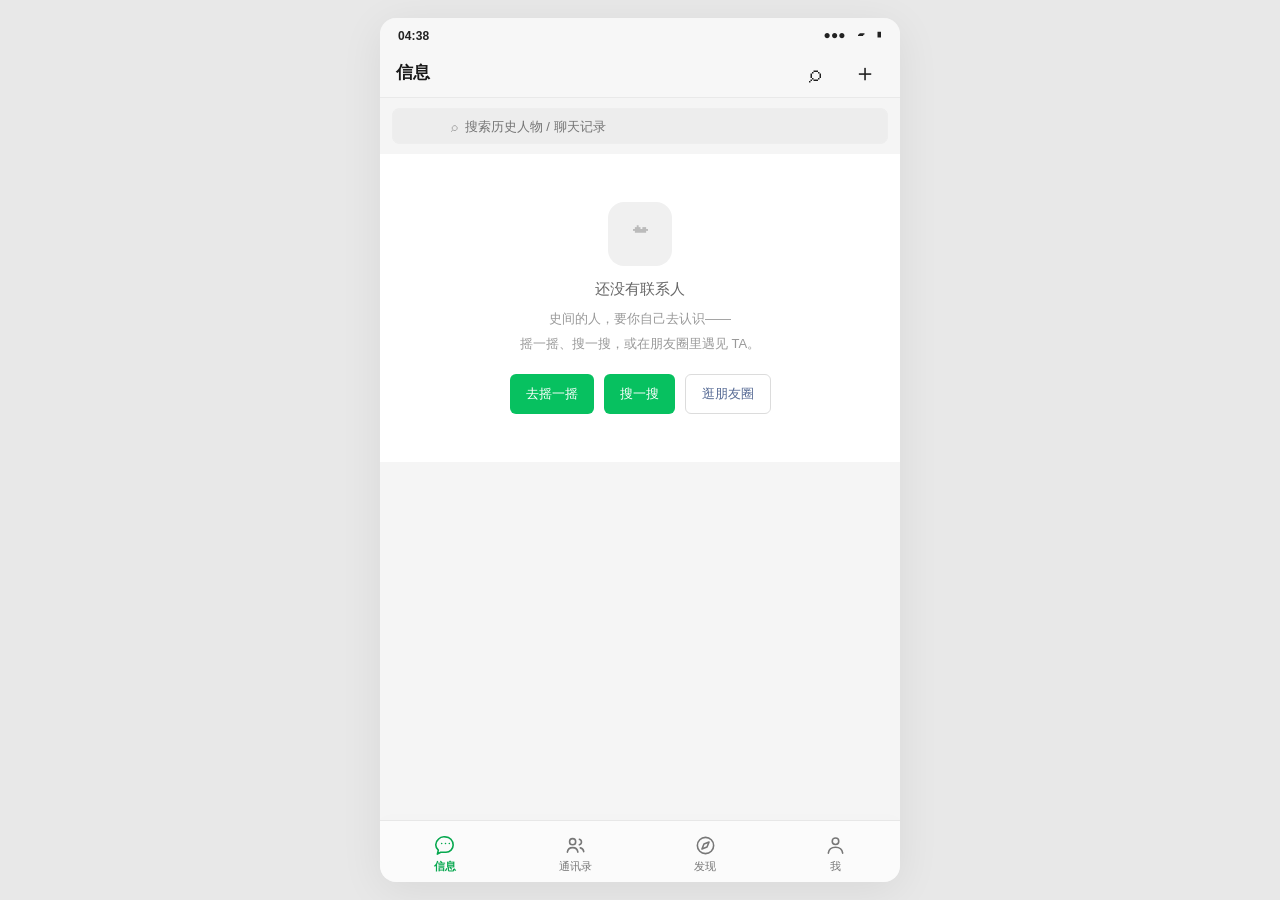
==== index.html @ 27d0c686 "Rewrite Xiang Yu act one as immediate dialogue" ====
<!doctype html>
<html lang="zh-CN">
<head>
<meta charset="utf-8"><meta name="viewport" content="width=device-width,initial-scale=1,maximum-scale=1,user-scalable=no">
<title>史间 · 信息式历史社交</title>
<link rel="stylesheet" href="css/styles.css?v=5.7">
</head>
<body>
<div class="phone">
 <div class="status"><span id="statusTime">19:08</span><span>●●●　▰　▮</span></div>
 <header class="top" id="topbar"><div class="left"><button class="back hidden" id="backBtn">‹</button><h1 id="topTitle">信息</h1></div><div class="right"><button class="top-action" id="topSearch" aria-label="搜索">⌕</button><button class="top-action" id="topPlus" aria-label="更多">＋</button></div></header>
 <section class="page active" id="page-wechat">
  <div class="searchbar" id="chatSearch"><span>⌕ </span><input id="searchChats" placeholder="搜索历史人物 / 聊天记录"></div>
  <div class="list" id="chatList"></div>
 </section>
 <section class="page" id="page-contacts">
  <div class="searchbar"><span>⌕ </span><input id="searchContacts" placeholder="搜索名人"></div>
  <div class="list">
   <div class="row" data-open-person="new"><div class="tool-icon">＋</div><div class="row-main"><div class="row-title">新的朋友 <i class="tab-badge hidden" id="friendRequestBadge"></i></div><div class="row-preview">查看添加申请与时空校验</div></div></div>
   <div class="section-label">跨越千年的通讯录</div>
   <div id="contactList"></div>
  </div>
 </section>
 <section class="page" id="page-discover">
  <div class="list tools-list">
   <div class="row" id="openMoments"><div class="tool-icon" style="background:#e4f1e6;color:#38965c">◉</div><div class="row-main"><div class="row-title">朋友圈 <span style="color:#aaa">›</span></div><div class="row-preview">拖动时间轴，或按播放键穿越</div></div></div>
   <div class="row" id="openShake"><div class="tool-icon" style="background:#f4ead6;color:#a17d3e">↔</div><div class="row-main"><div class="row-title">摇一摇 <span style="color:#aaa">›</span></div></div></div>
   <div class="row" id="openNearby"><div class="tool-icon" style="background:#e9e4f4;color:#7560a8">◎</div><div class="row-main"><div class="row-title">附近 <span style="color:#aaa">›</span></div><div class="row-preview">在这片土地上遇见故人</div></div></div>
  </div>
 </section>
 <section class="page" id="page-me">
  <div class="contact-head"><div class="avatar av-me" id="meAvatar">佚</div><div class="me-identity"><h2 id="meTitle">穿越者</h2><p id="meSub">未登录</p></div><button class="me-auth-button" id="meAuthButton">注册/登录</button></div>
  <div class="list" style="margin-top:10px">
   <div class="row" id="meLogin"><div class="tool-icon">✎</div><div class="row-main"><div class="row-title">编辑资料 <span style="color:#aaa">›</span></div><div class="row-preview">修改昵称、头像和个性签名</div></div></div>
   <div class="row" id="translationSetting"><div class="tool-icon">译</div><div class="row-main"><div class="row-title">自动翻译</div><div class="row-preview">朋友圈译文默认展开，地点显示古今对应名称</div></div><label class="switch"><input id="autoTranslateToggle" type="checkbox"><span></span></label></div>
   <div class="row" id="meAbout"><div class="tool-icon">ⓘ</div><div class="row-main"><div class="row-title">关于史间 <span style="color:#aaa">›</span></div><div class="row-preview">史料、演绎与想象力的边界</div></div></div>
  </div>
 </section>
 <section class="page" id="page-profile-edit">
  <div class="tool-detail login-panel" style="margin-top:0"><h3>编辑资料</h3><label>账号 ID（用于登录，不可修改）</label><input id="profileAccountId" readonly><label>昵称（用于剧情和“我”页面展示）</label><input id="profileName" maxlength="20"><label>头像</label><input id="profileAvatar" maxlength="2" placeholder="输入一个字"><label>个性签名</label><input id="profileSignature" maxlength="60"><button class="primary" id="profileSave">保存</button></div>
 </section>
 <section class="page" id="page-login">
  <div class="tool-detail login-panel" style="margin-top:0"><h3>登录史间</h3><p class="login-note">使用自定义用户名和密码，不需要邮箱。</p><label>用户名</label><input id="authUsername" autocomplete="username" placeholder="3—32 位字母、数字或下划线"><label>密码</label><input id="authPassword" type="password" autocomplete="current-password" placeholder="至少 6 位"><button class="primary" id="authSubmit">登录</button><div class="login-hint">未注册将自动注册并登录</div><div class="hint" id="authStatus">当前未登录</div></div>
 </section>
 <section class="page" id="page-moments">
  <div class="moments-cover"><div><div class="cover-title">朋友圈</div><div class="cover-sub" id="momentsCoverSub">北宋 · 元丰五年 · 1082</div></div><div class="cover-right" id="momentsCoverAvatar">佚</div></div>
  <div class="era-chips" id="eraChips"></div>
  <div class="date-strip" id="momentBar">
   <button id="stationPrev" class="rail-step" aria-label="上一站" title="上一站">‹</button>
   <button id="momentPlay" class="play-btn" title="按时间驿站自动播放">▶ 播放</button>
   <button id="stationNext" class="rail-step" aria-label="下一站" title="下一站">›</button>
   <span id="momentDateLabel">1082 年 · 北宋</span>
   <button id="momentPickDate">选日期</button>
  </div>
  <div class="time-rail" id="timeRail"><div class="rail-window"><div class="rail-track"></div><div class="rail-playhead"></div></div></div>
  <div class="moment-list" id="momentsList"></div>
 </section>
 <section class="page" id="page-timeline">
  <div class="tool-detail" style="margin-top:0"><h3>历史年轮</h3><p style="margin:0;color:#888;font-size:13px">先选一个时代，再挑个日子；也可以回到朋友圈直接拖动时间轴或按播放。</p><div class="field"><label>时代</label><select id="timelineEra"></select></div><div class="field"><label>年份</label><select id="timelineYear"></select></div><div class="field"><label>月份</label><select id="timelineMonth"></select></div><div class="field"><label>日期</label><select id="timelineDay"></select></div><button class="primary" id="applyTimeline">穿越到这里</button></div>
  <div class="tool-detail" id="timelineEvents"></div>
 </section>
 <section class="page" id="page-person">
  <div class="contact-head"><div class="avatar av-su" id="personAvatar">苏</div><div><h2 id="personName">苏轼</h2><p id="personMeta">文人 · 黄州（演示资料）</p></div></div>
  <div class="contact-actions"><button id="personMessage">发消息</button><button id="personAdd">添加到通讯录</button></div>
  <div class="profile-moments"><button class="secondary" id="personMoments" style="width:100%">查看对方的朋友圈　›</button></div>
  <div class="profile-block"><div class="profile-line"><span>人物简介</span><span id="personBio">北宋文人，黄州时期留下大量作品。</span></div><div class="profile-line"><span>关系</span><span id="personRelations">友人：黄庭坚、佛印（需核验具体时间）</span></div><div class="profile-line"><span>时空状态</span><span id="personStatus">当前日期下待核验</span></div><div class="profile-line"><span>资料来源</span><span id="personBooks">演示档案</span></div></div>
 </section>
 <section class="page" id="page-profilemoments">
  <div class="moments-cover"><div><div class="cover-title" id="profileMomentsTitle">个人朋友圈</div><div class="cover-sub" id="profileMomentsSub">TA 留在各个年份的动态</div></div></div>
  <div class="moment-list" id="profileMomentsList"></div>
</section>
 <section class="page" id="page-chat">
  <div class="fanfic-bar" id="fanficBar"></div>
  <div class="chat-body" id="chatBody"></div>
  <div class="chat-compose"><button class="secondary" id="chatMore">＋</button><input id="chatText" placeholder="输入消息……"><button id="chatSend">发送</button></div>
 <div class="more-sheet hidden" id="moreSheet">
  <button class="more-item" id="moreCall"><span class="mi">✦</span><span>时空连线<small>剧情 · 视频通话</small></span></button>
  <button class="more-item" id="morePat"><span class="mi">☺</span><span>拍一拍<small>打个招呼</small></span></button>
 </div>
 <div class="call-picker hidden" id="callPicker">
  <div class="cp-head"><div class="avatar" id="cpAvatar">项</div><div class="cp-title"><b id="cpName">项羽</b><span id="cpSub">时空连线 · 0/4</span></div><button class="cp-close" id="cpClose">✕</button></div>
  <div class="cp-list" id="cpList"></div>
 </div>
 <div class="call-overlay hidden" id="callOverlay">
  <div class="co-video" id="coVideo">
   <div class="co-bg" id="coBg"></div>
   <button class="co-auto" id="coAuto" aria-label="自动播放开关">自动播放：开</button>
   <button class="co-voice" id="coVoice" aria-label="语音朗读开关">🔇</button>
   <div class="co-fig"><div class="call-avatar" id="coAvatar">项</div><div class="call-shadow"></div></div>
   <div class="co-status"><span class="dot"></span><span id="coStatus">呼叫中…</span></div>
   <button class="co-hangup hidden" id="coHangup">挂断</button>
   <button class="co-accept" id="coAccept"><span>✦</span>接听</button>
  </div>
  <div class="co-subs">
   <div class="co-speaker" id="coSpeaker"></div>
   <div class="co-line" id="coLine"></div>
   <div class="co-choices" id="coChoices"></div>
   <div class="co-actions" id="coActions"></div>
   <button class="co-review" id="coReview">回顾剧情</button>
   <div class="co-hint" id="coHint">点击屏幕继续</div>
  </div>
 </div>
 </section>
 <section class="page" id="page-translator">
  <div class="tool-detail" style="margin-top:0"><h3>翻译</h3><p style="font-size:12px;color:#999;margin-top:-3px">不只是翻译——是替他把没说出口的心思，用今天的话讲白。</p><div class="field"><label>文言文 / 古人动态</label><textarea id="translateInput">人生如逆旅，我亦是行人。</textarea></div><button class="primary" id="translateBtn">翻译一下</button><div id="translateOutput" class="tool-detail hidden" style="margin:14px 0 0;background:#fff7e8"></div><div class="hint">译文来自本地对照表（data/translations.js）；接入 AI Agent 后可整句动态翻译。</div></div>
 </section>
 <section class="page" id="page-add">
  <div class="tool-detail" style="margin-top:0"><h3>添加名人</h3><p style="font-size:13px;color:#888">想认识谁？先提交申请，再检查 TA 是否活在这个时空。</p><div class="field"><label>人物姓名</label><input id="addName" placeholder="例如：欧阳修"></div><div class="field"><label>希望出现的年份</label><input id="addYear" value="1082"></div><div class="field"><label>为什么想添加 TA？</label><textarea id="addReason" placeholder="想看他发动态，或者想跟他聊聊……"></textarea></div><button class="primary" id="submitAdd">提交好友申请</button><div id="addResult" class="hint"></div></div>
 </section>
 <section class="page" id="page-newfriends"><div class="tool-detail" style="margin-top:0"><h3>新的朋友</h3><div id="requests"><p style="font-size:13px;color:#999">暂时没有新的好友申请。</p></div></div></section>
 <section class="page" id="page-shake"><div class="shake-panel"><div class="shake-circle">↔</div><h2 style="font-size:20px;font-weight:500;margin:0 0 8px">摇一摇，遇见同一时空的人</h2><p style="font-size:13px;color:#999;line-height:1.8;max-width:270px">只会遇见当前年份在世的人。也许是一位旧友，也许什么都不会发生。</p><button class="primary" id="shakeNow" style="margin-top:14px;padding:12px 30px">摇一摇</button><div id="shakeResult" style="margin-top:18px;font-size:14px"></div></div></section>
 <section class="page" id="page-nearby"><div class="nearby-head"><div class="nearby-selects"><select id="nearbyProvince"><option value="河南省">河南省</option><option value="陕西省">陕西省</option><option value="山东省">山东省</option><option value="江苏省">江苏省</option><option value="浙江省">浙江省</option></select><select id="nearbyCity"><option value="洛阳市">洛阳市</option></select><select id="nearbyDistrict"><option value="洛龙区">洛龙区</option></select></div><button id="nearbyFilterButton">筛选</button></div><div class="nearby-meta" id="nearbyMeta">按朋友圈当前年份 · 公元 1082 年</div><div class="nearby-map" id="nearbyMap"><div class="nearby-center">你</div><div class="nearby-orbit orbit-a"></div><div class="nearby-orbit orbit-b"></div><div id="nearbyNodes"></div></div><button class="primary nearby-search" id="nearbySearch">搜寻</button><div class="nearby-hint" id="nearbyHint">请选择省、市、区后搜寻附近人物</div></section>
 <div class="nearby-filter-modal hidden" id="nearbyFilterModal"><div class="nearby-filter-card"><h3>附近人物筛选</h3><label>时间范围<select id="nearbyTimeFilter"><option value="current">当前朋友圈年份</option><option value="around">前后十年</option><option value="all">不限制年份</option></select></label><label>地点关系<select id="nearbyRelationFilter"><option value="all">全部关系</option><option value="birth">出生地/籍贯</option><option value="residence">长期居住/任职</option><option value="travel">游历/事件</option></select></label><div class="nearby-filter-actions"><button class="secondary" id="nearbyFilterReset">重置</button><button class="primary" id="nearbyFilterApply">应用筛选</button></div></div></div>
 <section class="page" id="page-about"><div class="tool-detail" style="margin-top:0"><h3>关于史间</h3><p>史间是一个历史社交网络概念原型。它用微信式界面承载历史人物动态、聊天与互动剧情。</p><p>《史记》相关动态与大事依据中华书局点校本通行文本整理；北宋部分为演绎演示。系年凡例在每条动态下方标注：<b>原文系年</b>（史有明文）、<b>传统系年</b>（学界通行说法）、<b>演绎</b>（创作）。</p><p>数据与界面完全分离：内容在 <b>data/</b> 目录（人物、动态、大事、对话、白话对照），界面在 index.html 与 js/。数据层提供统一适配器接口（js/store.js 的 useAdapter），未来可无缝接入 AI Agent 动态生成内容。</p></div></section>
 <nav class="tabbar" id="tabbar">
  <button class="tab active" data-tab="wechat"><span class="ico"><svg viewBox="0 0 24 24" aria-hidden="true"><path d="M20 11.5a7.5 7.5 0 0 1-7.5 7.5H7l-3.5 2 1-4.1A7.4 7.4 0 0 1 4.5 5.5 8.2 8.2 0 0 1 12 3c4.4 0 8 3.8 8 8.5Z"/><path d="M8 10h.01M12 10h.01M16 10h.01" stroke-linecap="round"/></svg></span><span>信息<i class="tab-badge hidden" id="wechatUnreadBadge"></i></button>
  <button class="tab" data-tab="contacts"><span class="ico"><svg viewBox="0 0 24 24" aria-hidden="true"><circle cx="9" cy="8" r="3.2"/><path d="M3.5 19c.4-3.1 2.4-4.8 5.5-4.8s5.1 1.7 5.5 4.8M16 5.5a3 3 0 0 1 0 5.8M17 14.5c2.1.4 3.3 1.9 3.6 4" stroke-linecap="round"/></svg></span><span>通讯录</span></button>
  <button class="tab" data-tab="discover"><span class="ico"><svg viewBox="0 0 24 24" aria-hidden="true"><circle cx="12" cy="12" r="8.5"/><path d="m15.7 8.3-2.1 5.3-5.3 2.1 2.1-5.3 5.3-2.1Z" stroke-linejoin="round"/></svg></span><span>发现</span></button>
  <button class="tab" data-tab="me"><span class="ico"><svg viewBox="0 0 24 24" aria-hidden="true"><circle cx="12" cy="7.5" r="3.4"/><path d="M4.5 20c.5-4 3.1-6.1 7.5-6.1s7 2.1 7.5 6.1" stroke-linecap="round"/></svg></span><span>我</span></button>
 </nav>
</div>
<div class="toast" id="toast"></div>
<script src="data/meta.js?v=5.3"></script>
<script src="data/people.js?v=6.0"></script>
<script src="data/locations.js?v=2"></script>
<script src="data/character_responses.js?v=2"></script>
<script src="data/moments.js?v=6.1"></script>
<script src="data/events.js?v=5.3"></script>
<script src="data/chats.js?v=6.0"></script>
<script src="data/translations.js?v=6.1"></script>
<script src="data/storycalls.js?v=6.4"></script>
<script src="data/fanfics.js?v=5.3"></script>
<script src="js/store.js?v=5.5"></script>
<script src="js/timeline.js?v=5.3"></script>
<script src="js/voice.js?v=5.3"></script>
<div class="confirm-modal hidden" id="logoutModal" style="display:none" role="dialog" aria-modal="true" aria-labelledby="logoutTitle"><div class="confirm-card"><h3 id="logoutTitle">退出登录</h3><p>确定退出当前账号吗？</p><div class="confirm-actions"><button class="secondary" id="logoutCancel">取消</button><button class="danger" id="logoutConfirm">退出</button></div></div></div>
<div class="confirm-modal hidden" id="deleteFriendModal" style="display:none" role="dialog" aria-modal="true" aria-labelledby="deleteFriendTitle"><div class="confirm-card"><h3 id="deleteFriendTitle">删除好友</h3><p>确定删除好友“<span id="deleteFriendName"></span>”吗？删除后需要重新申请才能恢复好友关系。</p><div class="confirm-actions"><button class="secondary" id="deleteFriendCancel">取消</button><button class="danger" id="deleteFriendConfirm">删除</button></div></div></div>
<script src="js/auth.js?v=3"></script>
<script src="js/app.js?v=6.1"></script>
</body></html>
---- css/styles.css ----
:root{--green:#07c160;--bg:#ededed;--text:#191919;--sub:#999;--line:#e7e7e7;--white:#fff;--nav:#f7f7f7}
*{box-sizing:border-box}body{margin:0;background:#e5e5e5;color:var(--text);font-family:-apple-system,BlinkMacSystemFont,"Helvetica Neue","PingFang SC","Microsoft YaHei",sans-serif}button,input,textarea{font:inherit}button{cursor:pointer;border:0}
.phone{width:100%;max-width:520px;height:100dvh;background:var(--bg);margin:0 auto;position:relative;box-shadow:0 0 40px #00012;overflow:hidden;display:flex;flex-direction:column}
.status{height:28px;padding:5px 16px 0;background:#ededed;font-size:12px;display:flex;justify-content:space-between;align-items:center;flex:none}
.top{height:48px;background:#ededed;display:flex;align-items:center;justify-content:space-between;padding:0 15px;border-bottom:1px solid #ddd;position:relative;flex:none;z-index:5}
.top h1{font-size:17px;font-weight:600;margin:0}.top .top-action{background:transparent;font-size:24px;padding:0 2px;color:#202020}.top .back{font-size:22px;background:transparent;padding:0 8px 0 0}.top .left,.top .right{display:flex;align-items:center;gap:12px}
.page{display:none;flex:1;min-height:0;overflow-y:auto;background:#f5f5f5}.page.active{display:block}.tabbar{flex:none;height:62px;background:#fafafa;border-top:1px solid #d7d7d7;display:grid;grid-template-columns:repeat(4,1fr);z-index:10;padding-bottom:env(safe-area-inset-bottom)}
.tab{background:transparent;display:flex;flex-direction:column;align-items:center;justify-content:center;gap:3px;color:#666;font-size:10px}.tab .ico{font-size:22px;line-height:23px;filter:grayscale(1)}.tab.active{color:var(--green)}.tab.active .ico{filter:none}
.list{background:#fff}.row{display:flex;align-items:center;gap:11px;padding:11px 14px;background:#fff;min-height:70px;position:relative}.row:after{content:"";height:1px;background:var(--line);position:absolute;bottom:0;left:72px;right:0}.row:last-child:after{display:none}.avatar{width:48px;height:48px;flex:0 0 48px;border-radius:5px;background:#e8dfd0;color:#6a563c;display:grid;place-items:center;font-size:21px;font-weight:600;position:relative}.avatar.round{border-radius:50%}
.av-su{background:#e6dcc8;color:#78613d}.av-huang{background:#dce9df;color:#547960}.av-wang{background:#eadbd5;color:#8c6154}.av-li{background:#e0e2f0;color:#626991}.av-me{background:#d9e7e9;color:#527a80}
.av-zhu{background:#dfe3ea;color:#4f5b7a}.av-tao{background:#e8e4d2;color:#6e6a42}.av-libai{background:#eae2e6;color:#7a5566}.av-dufu{background:#e2ddd6;color:#6b5f50}
.row-main{flex:1;min-width:0;align-self:stretch;display:flex;flex-direction:column;justify-content:center}.row-title{font-size:16px;display:flex;justify-content:space-between;align-items:center;gap:8px}.row-preview{font-size:13px;color:#999;white-space:nowrap;overflow:hidden;text-overflow:ellipsis;margin-top:6px}.row-time{font-size:10px;color:#b2b2b2;font-weight:400;white-space:nowrap}.section-label{padding:7px 15px;background:#f5f5f5;color:#888;font-size:12px}
.searchbar{margin:9px 12px;padding:8px;border-radius:5px;background:#fff;color:#999;text-align:center;font-size:13px}.searchbar input{border:0;background:transparent;text-align:center;outline:0;width:75%;font-size:13px}
.contact-head{padding:20px 16px;background:#fff;display:flex;gap:14px;align-items:center}.contact-head .avatar{width:66px;height:66px;flex-basis:66px;font-size:28px}.contact-head h2{font-size:20px;margin:0 0 8px}.contact-head p{margin:0;color:#999;font-size:12px}.contact-actions{display:grid;grid-template-columns:1fr 1fr;gap:1px;background:#eee;margin-top:10px}.contact-actions button{padding:15px;background:#fff;color:#333;font-size:14px}.contact-actions button:first-child{color:var(--green)}
.profile-block{margin-top:10px;background:#fff;padding:15px;font-size:14px}.profile-line{display:flex;justify-content:space-between;gap:12px;padding:8px 0}.profile-line span:last-child{color:#999;text-align:right}
.moments-cover{height:220px;background:linear-gradient(135deg,#2a3542,#56616b);position:relative;color:#fff;display:flex;align-items:flex-end;padding:18px}.moments-cover:before{content:"";position:absolute;inset:0;background:radial-gradient(circle at 75% 15%,#d4c09b30,transparent 38%),linear-gradient(0deg,#121820b0,transparent)}.cover-title{position:relative;font-size:20px;font-weight:600;letter-spacing:1px}.cover-sub{position:relative;font-size:11px;color:#e1e1e1;margin-top:5px}.cover-right{position:absolute;right:18px;bottom:-24px;width:60px;height:60px;border:3px solid #fff;border-radius:6px;background:#dce8e3;color:#51775e;display:grid;place-items:center;font-size:25px;font-weight:bold;z-index:2}
.moment-list{padding-top:35px;background:#fff}.moment{display:flex;gap:11px;padding:16px 14px 17px;border-bottom:1px solid #f0f0f0}.moment .avatar{width:42px;height:42px;flex-basis:42px;font-size:18px}.moment-body{flex:1;min-width:0}.moment-name{font-size:15px;color:#576b95;font-weight:600}.moment-text{font-size:14px;line-height:1.75;margin:7px 0;color:#222;white-space:pre-wrap}.moment-note{font-size:11px;color:#aaa;line-height:1.6;background:#f7f7f7;padding:7px 9px;border-radius:3px}.moment-bottom{display:flex;justify-content:space-between;align-items:center;margin-top:10px;color:#aaa;font-size:11px}.moment-actions{background:#f4f4f5;color:#576b95;border-radius:3px;padding:5px 8px;font-size:12px}.os{display:none;background:#fff7e8;border:1px solid #f0e2c4;padding:10px;margin-top:8px;border-radius:4px;font-size:12px;line-height:1.7;color:#6d5d43}.os.show{display:block}.comments{display:none;background:#f7f7f7;margin-top:8px;padding:9px;font-size:12px;line-height:1.8;color:#576b95}.comments.show{display:block}.comment-line{padding:2px 0;cursor:pointer}.comment-line .comment-author{font-weight:600;color:#576b95}.comment-like{float:right;background:transparent;color:#576b95;font-size:12px;padding:0 4px}.comment-form{display:flex;gap:6px;margin-top:8px}.comment-form input{min-width:0;flex:1;border:1px solid #e1e1e1;background:white;padding:7px;border-radius:3px;font-size:12px}.comment-form button{background:#e6f5eb;color:#249653;border-radius:3px;padding:6px 9px;font-size:12px}.profile-moments{margin-top:10px;background:#fff;padding:14px}.moment-avatar{cursor:pointer}.system-note{font-size:11px;color:#999;text-align:center;margin:12px auto;padding:6px 10px;max-width:90%;line-height:1.6}.shake-panel{min-height:100%;background:#f5f5f5;display:flex;flex-direction:column;align-items:center;justify-content:center;padding:24px;text-align:center}.shake-circle{width:150px;height:150px;border-radius:50%;background:#e4f1e6;color:#2ca35c;display:grid;place-items:center;font-size:58px;margin-bottom:22px;border:1px solid #cde8d5}.profile-link{color:#576b95;cursor:pointer}
.date-strip{background:#fff;padding:13px 12px;display:flex;align-items:center;gap:8px;overflow:auto;border-bottom:1px solid #eee}.date-strip button{flex:0 0 auto;background:#f4f4f4;color:#777;padding:8px 10px;border-radius:4px;font-size:12px}.date-strip button.active{background:#e4f6eb;color:#07a84e}
.chat-header-person{display:flex;align-items:center;gap:9px}.chat-header-person .avatar{width:34px;height:34px;flex-basis:34px;font-size:15px}.chat-body{padding:15px;flex:1;min-height:0;overflow-y:auto;background:#ededed}.chat-time{text-align:center;color:#aaa;font-size:11px;margin:6px 0 17px}.msg{display:flex;gap:8px;margin:14px 0;align-items:flex-start}.msg.me{flex-direction:row-reverse}.msg .avatar{width:38px;height:38px;flex-basis:38px;font-size:16px}.bubble{background:#fff;padding:10px 11px;border-radius:4px;max-width:78%;font-size:14px;line-height:1.7;position:relative;white-space:pre-wrap;overflow-wrap:anywhere}.msg.me .bubble{background:#95ec69}.bubble:before{content:"";position:absolute;left:-5px;top:12px;border-width:5px 5px 5px 0;border-style:solid;border-color:transparent #fff transparent transparent}.msg.me .bubble:before{left:auto;right:-5px;border-width:5px 0 5px 5px;border-color:transparent transparent transparent #95ec69}.story-choices{display:flex;flex-direction:column;gap:8px;padding:10px 0}.story-choices button{background:#fff;border:1px solid #d9e7dc;border-radius:5px;padding:11px;text-align:left;font-size:13px;color:#39724d}.chat-compose{flex:none;display:flex;gap:8px;align-items:center;padding:9px 10px;background:#f7f7f7;border-top:1px solid #ddd}.chat-compose input{flex:1;min-width:0;border:0;background:#fff;border-radius:5px;padding:10px}.chat-compose button{background:#07c160;color:#fff;padding:10px 13px;border-radius:5px;font-size:13px}
.tools-list .row{min-height:58px}.tool-icon{width:38px;height:38px;flex-basis:38px;background:#f0f0f0;border-radius:6px;display:grid;place-items:center;font-size:19px}.tool-detail{background:#fff;padding:17px;margin-top:10px;line-height:1.8;font-size:14px}.tool-detail h3{font-size:16px;margin:0 0 10px}.primary{background:#07c160;color:white;border-radius:5px;padding:10px 14px}.secondary{background:#f2f2f2;color:#555;border-radius:5px;padding:10px 14px}.field{margin:13px 0}.field label{display:block;color:#888;font-size:12px;margin-bottom:6px}.field input,.field textarea,.field select{width:100%;border:1px solid #ddd;border-radius:5px;padding:10px;background:#fff}.field textarea{min-height:80px;resize:vertical}.hint{font-size:11px;color:#aaa;line-height:1.7;margin-top:10px}.toast{position:fixed;z-index:40;bottom:80px;left:50%;transform:translateX(-50%);background:#333d;color:white;padding:10px 15px;border-radius:5px;font-size:13px;opacity:0;transition:.2s;pointer-events:none;max-width:90%;text-align:center}.toast.show{opacity:1}.hidden{display:none!important}
@media(min-width:700px){body{padding:18px 0}.phone{height:calc(100vh - 36px);border-radius:16px;overflow:hidden}.status{border-radius:16px 16px 0 0}.tabbar{border-radius:0 0 16px 16px}}
@media(max-width:370px){.top h1{font-size:16px}.date-head strong{font-size:14px}.row{gap:9px;padding:10px}.avatar{width:44px;height:44px;flex-basis:44px}}

/* UX refinement pass: quiet hierarchy, generous touch targets, consistent navigation */
:root{--green:#07c160;--bg:#f4f4f4;--text:#191919;--sub:#8b8b8b;--line:#ededed;--white:#fff;--nav:#fbfbfb;--accent-soft:#e8f6ed}
html{background:#e8e8e8;scroll-behavior:smooth}body{background:#e8e8e8;-webkit-font-smoothing:antialiased;text-rendering:optimizeLegibility;-webkit-tap-highlight-color:transparent}
button{min-height:40px;transition:background-color .16s ease,color .16s ease,transform .12s ease}button:active{transform:scale(.985)}button:focus-visible,input:focus-visible,textarea:focus-visible,select:focus-visible{outline:2px solid #07c160;outline-offset:2px}
.phone{background:#f5f5f5;box-shadow:0 8px 44px #00000012}
.status{height:30px;padding:5px 18px 0;background:#f7f7f7;color:#222;font-weight:600;letter-spacing:.1px}
.top{height:50px;padding:0 16px;background:#f7f7f7;border-bottom:1px solid #e9e9e9;backdrop-filter:saturate(1.1);z-index:20}
.top h1{font-size:17px;letter-spacing:.1px}.top .top-action{width:38px;height:40px;border-radius:50%;display:grid;place-items:center;font-size:24px}.top .top-action:active{background:#e8e8e8}.top .back{min-width:36px;height:40px;font-size:28px;color:#262626;padding:0 8px 0 0}
.page{background:#f5f5f5;animation:page-in .16s ease-out}.page.active{display:block}#page-chat.active{display:flex;flex-direction:column;overflow:hidden}@keyframes page-in{from{opacity:.65}to{opacity:1}}
.tabbar{height:calc(62px + env(safe-area-inset-bottom));padding:4px 0 env(safe-area-inset-bottom);background:rgba(251,251,251,.98);border-top:1px solid #e7e7e7;box-shadow:0 -3px 14px #00000003;z-index:30}
.tab{min-height:52px;gap:2px;color:#777;font-size:11px;font-weight:400}.tab .ico{font-size:22px;line-height:24px;filter:grayscale(1);transition:color .15s ease}.tab .ico svg{width:23px;height:23px;stroke:currentColor;fill:none;stroke-width:1.65;stroke-linecap:round;stroke-linejoin:round;display:block}.tab.active{color:#07a84f;font-weight:600}.tab.active .ico{filter:none}
.searchbar{margin:10px 12px;padding:0 12px;height:36px;border:1px solid #eeeeee;border-radius:7px;background:#ededed;display:flex;align-items:center;justify-content:center;gap:5px;color:#999}.searchbar input{width:auto;flex:0 1 78%;height:34px;text-align:left;font-size:13px}.searchbar:focus-within{background:#fff;border-color:#cdebd8}
.list{background:#fff}.row{min-height:72px;padding:12px 16px;gap:12px}.row:after{left:76px;background:#f0f0f0}.row-title{font-size:15px;line-height:1.45}.row-preview{font-size:12px;line-height:1.45;margin-top:4px;color:#999}.row-time{font-size:11px}.avatar{box-shadow:inset 0 0 0 1px #00000004}.section-label{padding:9px 16px;font-size:12px;color:#8a8a8a}
.contact-head{padding:22px 18px;background:#fff;gap:15px}.contact-head h2{font-size:20px;letter-spacing:.1px}.contact-head p{font-size:12px;line-height:1.6}.contact-actions{margin-top:10px;gap:1px}.contact-actions button{min-height:50px;padding:13px 10px;font-size:14px}.profile-block{padding:16px 18px;border-radius:0}.profile-line{padding:11px 0;line-height:1.55;border-bottom:1px solid #f3f3f3}.profile-line:last-child{border-bottom:0}.profile-line span:first-child{color:#555;flex:0 0 82px}.profile-line span:last-child{color:#888}
.moments-cover{height:184px;padding:18px;background:linear-gradient(145deg,#27323a,#59645e 72%,#8a8c7c);isolation:isolate}.moments-cover:before{z-index:-1;background:radial-gradient(circle at 76% 18%,#e4d1a640,transparent 33%),linear-gradient(0deg,#10151bb8,transparent 70%)}.cover-title{font-size:20px;letter-spacing:.5px}.cover-sub{font-size:12px;line-height:1.5;margin-top:7px;color:#e7e7e7}.cover-right{width:58px;height:58px;bottom:-22px;right:18px;border-radius:7px;box-shadow:0 2px 7px #0000000a}
.date-strip{position:relative;background:#fff;padding:10px 12px;gap:7px;min-height:54px}.date-strip button{min-height:36px;padding:7px 10px;border:1px solid #eee;background:#f7f7f7;border-radius:6px;font-size:12px;color:#555}.date-strip button:active,.date-strip button.active{background:#e7f6ec;color:#078e43;border-color:#d9f0e1}.date-strip span{flex:1;min-width:max-content;text-align:center}
.moment-list{padding-top:30px}.moment{gap:11px;padding:17px 14px 18px;border-bottom:1px solid #f0f0f0;background:#fff}.moment .avatar{width:42px;height:42px;flex-basis:42px}.moment-name{font-size:15px;line-height:1.5;color:#576b95}.moment-text{font-size:14px;line-height:1.8;margin:7px 0 9px;color:#252525;letter-spacing:.05px}.moment-note{display:inline-block;max-width:100%;font-size:11px;color:#9a9a9a;background:#f8f8f8;padding:4px 7px;border-radius:4px;line-height:1.5}.moment-bottom{margin-top:11px;font-size:11px}.moment-actions{min-width:34px;min-height:32px;background:#f3f3f3;border-radius:5px}.comments{margin-top:9px;padding:10px;border-radius:5px;background:#f6f6f6;line-height:1.9}.comment-line{padding:3px 0;min-height:28px}.comment-like{min-width:32px;min-height:30px;padding:2px 5px}.comment-form{gap:7px;margin-top:10px}.comment-form input{min-height:38px;padding:8px 10px;border-radius:5px}.comment-form button{min-height:38px;padding:7px 12px;border-radius:5px}.action{min-height:36px;background:transparent;border-radius:5px;padding:4px 7px;color:#576b95}.action:active{background:#eef0f2}.os{display:none}
.chat-body{padding:16px 13px;background:#ededed}.chat-time{margin:8px 0 18px}.msg{gap:9px;margin:16px 0}.msg .avatar{width:38px;height:38px;flex-basis:38px}.bubble{padding:10px 12px;border-radius:7px;line-height:1.75;font-size:14px;box-shadow:0 1px 1px #00000005}.msg.me .bubble{background:#95ec69}.chat-compose{min-height:60px;padding:9px 10px;gap:8px}.chat-compose input{min-height:40px;border-radius:7px;padding:10px 12px}.chat-compose button{min-height:40px;border-radius:6px}.story-choices button{min-height:44px;border-radius:7px;padding:11px 13px;line-height:1.5}
.tools-list .row{min-height:62px}.tool-icon{border-radius:8px;width:40px;height:40px;flex-basis:40px}.tool-detail{padding:19px 17px;line-height:1.8}.tool-detail h3{font-size:17px;margin-bottom:12px}.field{margin:16px 0}.field label{font-size:12px;margin-bottom:7px}.field input,.field textarea,.field select{min-height:42px;border:1px solid #e5e5e5;border-radius:7px;padding:10px 11px}.field textarea{min-height:88px}.primary,.secondary{min-height:42px;border-radius:7px;padding:10px 15px}.primary{box-shadow:0 1px 2px #0000000a}.hint{font-size:12px;line-height:1.75}.toast{bottom:calc(82px + env(safe-area-inset-bottom));border-radius:8px;padding:11px 15px;box-shadow:0 4px 18px #0002}
.empty{padding:35px 16px;text-align:center;color:#999;font-size:13px;background:#fff}
@media(min-width:700px){body{padding:18px 0}.phone{height:calc(100vh - 36px);border-radius:16px;overflow:hidden}.status{border-radius:16px 16px 0 0}.tabbar{border-radius:0 0 16px 16px}.page{min-height:0}}
@media(prefers-reduced-motion:reduce){*,*::before,*::after{animation-duration:.01ms!important;transition-duration:.01ms!important;scroll-behavior:auto!important}}

/* ===== 时空年轮组件（参考「历史年轮」App 的一年一年动态体验）===== */
.era-chips{display:flex;gap:7px;overflow-x:auto;padding:9px 12px;background:#fff;border-bottom:1px solid #eee;scrollbar-width:none;position:relative;z-index:2}
.era-chips::-webkit-scrollbar{display:none}
.era-chips button{flex:0 0 auto;background:#f6f2ea;color:#7a6845;border:1px solid #eadfc6;padding:5px 12px;border-radius:14px;font-size:12px;min-height:30px}
.era-chips button.active{background:#efe3c6;color:#5d4b23;border-color:#d9c891;font-weight:600}
.date-strip .rail-step{min-width:36px;justify-content:center;display:grid;place-items:center;font-size:17px}
.date-strip .play-btn{background:#07a84e;color:#fff;border-radius:16px;padding:6px 15px;font-size:12px;border-color:#07a84e;min-height:34px}
.date-strip .play-btn.playing{background:#3c4852;border-color:#3c4852}
.time-rail{background:#fdfbf6;border-bottom:1px solid #eee;position:relative;z-index:2}
.rail-window{position:relative;height:62px;overflow:hidden;touch-action:none;cursor:grab;user-select:none;-webkit-user-select:none}
.rail-window:active{cursor:grabbing}
.rail-track{position:absolute;top:0;left:0;height:100%;width:100%;will-change:transform}
.rail-tick{position:absolute;bottom:9px;width:1px;height:8px;background:#e0d8c4}
.rail-tick.major{height:15px;background:#c9bda3}
.rail-label{position:absolute;top:3px;transform:translateX(-50%);font-size:9px;color:#b3a98f;white-space:nowrap;pointer-events:none}
.rail-dot{position:absolute;top:34px;width:9px;height:9px;margin:-4.5px 0 0 -4.5px;border-radius:50%;background:#ddd2b8;box-shadow:0 0 0 2px #f2ecdc;cursor:pointer;pointer-events:auto}
.rail-dot.has-posts{background:#b08d46}
.rail-dot.big{width:12px;height:12px;margin:-6px 0 0 -6px;background:#a17d3e;box-shadow:0 0 0 2px #ead9b4}
.rail-playhead{position:absolute;left:50%;top:0;bottom:0;width:2px;margin-left:-1px;background:#07a84e;pointer-events:none}
.rail-playhead:before{content:"";position:absolute;top:0;left:50%;transform:translateX(-50%);border:5px solid transparent;border-top:6px solid #07a84e}
.rail-hint{background:#fdfbf6;color:#b3a98f;font-size:10px;text-align:center;padding:0 0 5px;letter-spacing:.5px}
.year-context{margin:10px 14px 0;background:#faf6ec;border:1px solid #efe5cd;border-radius:8px;padding:10px 12px;font-size:12px;color:#6d5d43;line-height:1.8}
.year-context b{color:#a17d3e}
.year-context .ctx-src{display:block;color:#b3a98f;font-size:11px;margin-top:3px}
.year-note{margin:10px 14px 0;background:#eef4ee;border:1px solid #dceade;border-radius:8px;padding:9px 12px;font-size:12px;color:#4f7a5c;line-height:1.7}
.pm-year{display:flex;justify-content:space-between;align-items:center;padding:14px 16px 2px;font-weight:600;color:#a17d3e;font-size:14px}
.pm-year button{background:#f0e7d3;color:#7a6845;border-radius:5px;padding:4px 10px;font-size:11px;min-height:28px}
/* ---------- 角色空间：动态/剧情双模式 ---------- */
.pm-modes{display:flex;align-items:center;gap:8px;padding:10px 16px 0}
.pm-modes button{border:1px solid #ddd;background:#fff;color:#666;border-radius:14px;padding:4px 14px;font-size:13px;min-height:28px}
.pm-modes button.active{background:#3d3a34;border-color:#3d3a34;color:#f5efdd}
.story-hint{color:#a17d3e;font-size:12px}
.fanfic-badge{color:#b03a4a;font-size:12px;background:#fbe9ec;border:1px solid #eec3ca;border-radius:10px;padding:2px 8px;font-weight:400}
.story-progress{display:flex;align-items:center;gap:10px;padding:10px 16px;font-size:12px;color:#888}
.story-act{margin:12px 16px;padding:14px 12px;background:#fff;border:1px solid #eee;border-radius:12px}
.story-act.read{opacity:.78}
.story-act.locked{background:#f7f6f3}
.act-head{display:flex;align-items:center;gap:8px;font-size:14px}
.act-chip{background:#3d3a34;color:#f5efdd;border-radius:8px;padding:2px 8px;font-size:11px}
.act-years{margin-left:auto;color:#b2b2b2;font-size:11px}
.act-summary{font-size:13px;color:#777;line-height:1.8;margin:8px 0 4px}
.act-done{width:100%;margin-top:10px}
.act-done[disabled]{background:#eee;color:#999}
.act-lock{padding:14px 0;text-align:center;color:#b2a58c;font-size:13px}
.fanfic-bar{display:flex;align-items:center;gap:10px;padding:8px 14px;background:#fff7e8;border-bottom:1px solid #f0e2c4;font-size:12px;color:#7a6337}
.fanfic-bar button{margin-left:auto;background:#b03a4a;color:#fff;border:0;border-radius:8px;padding:5px 10px;font-size:12px;min-height:28px}

/* ---------- 时空连线：＋面板 → 集选择（底部弹层）→ 一屏通话 overlay ---------- */
.more-sheet{position:absolute;left:10px;right:10px;bottom:calc(72px + env(safe-area-inset-bottom));background:#fff;border-radius:14px;box-shadow:0 8px 30px rgba(0,0,0,.18);padding:6px;z-index:60}
.empty-guide{text-align:center;padding:48px 24px;color:#999}
.empty-guide .eg-face{width:64px;height:64px;margin:0 auto 14px;border-radius:16px;background:#f0f0f0;display:grid;place-items:center;font-size:30px;color:#bbb}
.empty-guide b{display:block;font-size:15px;color:#666;font-weight:500;margin-bottom:8px}
.empty-guide p{font-size:13px;line-height:1.9;margin:0 0 18px}
.eg-actions{display:flex;gap:10px;justify-content:center;flex-wrap:wrap}
.eg-actions button{background:#07c160;color:#fff;border-radius:6px;padding:10px 16px;font-size:13px}
.eg-actions button+button+button{background:#fff;color:#576b95;border:1px solid #dcdcdc}
.moment-lock{display:block;width:100%;text-align:left;background:#f7f6f2;border:1px dashed #e0d8c8;border-radius:8px;padding:14px 12px;font-size:14px;color:#8a8a8a;margin:7px 0 4px}
.moment-lock i{font-style:normal;color:#b0a98f;font-size:12px}
.row-badge{flex:none;align-self:center;background:#07c160;color:#fff;font-size:12px;border-radius:4px;padding:5px 10px}
.row.dim{opacity:.72}
.row.dim .avatar{filter:grayscale(1)}
.more-item{display:flex;align-items:center;gap:12px;width:100%;text-align:left;background:none;border:0;padding:12px;border-radius:10px;font-size:14px}
.more-item:active{background:#f5f5f5}
.more-item .mi{width:38px;height:38px;border-radius:9px;background:#eef6ee;color:#07c160;display:grid;place-items:center;font-size:17px;flex:0 0 38px}
.more-item small{display:block;color:#999;font-size:11px;margin-top:2px}
/* 集选择弹层（覆盖在聊天页上） */
.call-picker{position:absolute;left:0;right:0;bottom:0;z-index:70;background:#fff;border-radius:16px 16px 0 0;box-shadow:0 -10px 34px rgba(0,0,0,.22);max-height:74%;display:flex;flex-direction:column;animation:cp-up .22s ease-out;overflow:hidden}
@keyframes cp-up{from{transform:translateY(48px);opacity:.35}to{transform:none;opacity:1}}
.cp-head{display:flex;align-items:center;gap:12px;padding:15px 16px 12px;border-bottom:1px solid var(--line);flex:0 0 auto}
.cp-head .avatar{width:44px;height:44px;flex:0 0 44px;border-radius:50%;font-size:19px}
.cp-title{flex:1;min-width:0;display:flex;flex-direction:column}
.cp-title b{font-size:16px}
.cp-title span{font-size:12px;color:#999;margin-top:3px}
.cp-close{width:34px;height:34px;flex:0 0 34px;border-radius:50%;background:#f2f2f2;color:#666;font-size:14px;display:grid;place-items:center}
.cp-list{flex:1;overflow-y:auto;background:#fff;padding-bottom:env(safe-area-inset-bottom)}
.call-row .call-no{width:34px;height:34px;flex:0 0 34px;border-radius:50%;background:#eef6ee;color:#07c160;display:grid;place-items:center;font-weight:700;font-size:15px}
.call-row.locked{opacity:.55}
.call-row.locked .call-no{background:#f0f0f0;color:#aaa}
.call-ep{font-size:11px;color:#b03a4a;border:1px solid #e8c8cc;border-radius:4px;padding:1px 5px;margin-left:4px}
/* 通话 overlay：全屏盖在手机框上，随时可挂断退出 */
.call-overlay{position:absolute;inset:0;z-index:80;display:flex;flex-direction:column;background:#0e141d;animation:co-in .24s ease-out}
@keyframes co-in{from{opacity:0;transform:scale(1.02)}to{opacity:1;transform:none}}
.co-video{position:relative;flex:0 0 54%;min-height:250px;overflow:hidden;cursor:pointer}
.co-bg{position:absolute;inset:0;background-size:cover;background-position:center;opacity:.55;transition:opacity .4s}
.co-bg[data-img=""]{opacity:0}
.co-voice{position:absolute;top:14px;right:16px;width:34px;height:34px;border-radius:50%;background:rgba(0,0,0,.35);color:#fff;font-size:15px;display:grid;place-items:center;backdrop-filter:blur(4px);padding:0}
.co-voice.off{opacity:.55;filter:grayscale(1)}
.co-fig{position:absolute;inset:0;display:flex;flex-direction:column;align-items:center;justify-content:center;padding-bottom:34px;animation:callbreath 3.4s ease-in-out infinite}
.call-avatar{width:96px;height:96px;border-radius:50%;display:grid;place-items:center;font-size:44px;font-weight:700;background:#e8dfd0;color:#6a563c;border:3px solid rgba(255,255,255,.85);box-shadow:0 10px 26px rgba(0,0,0,.45)}
.call-shadow{width:70px;height:12px;border-radius:50%;background:rgba(0,0,0,.35);margin-top:10px}
@keyframes callbreath{0%,100%{transform:translateY(0) scale(1)}50%{transform:translateY(-6px) scale(1.025)}}
.co-status{position:absolute;top:14px;left:16px;display:flex;align-items:center;gap:7px;color:#fff;font-size:12px;background:rgba(0,0,0,.35);border-radius:20px;padding:5px 13px;backdrop-filter:blur(4px)}
.co-status .dot{width:8px;height:8px;border-radius:50%;background:#07c160;animation:blink 1.4s infinite}
@keyframes blink{0%,100%{opacity:1}50%{opacity:.25}}
.co-hangup,.co-accept{position:absolute;left:50%;transform:translateX(-50%);bottom:22px;border-radius:26px;padding:12px 32px;font-size:14px;color:#fff;letter-spacing:2px}
.co-hangup{background:rgba(226,66,66,.88)}
.co-accept{background:#07c160;box-shadow:0 6px 22px rgba(7,193,96,.45);animation:accept-pulse 1.6s infinite}
@keyframes accept-pulse{0%,100%{box-shadow:0 6px 22px rgba(7,193,96,.45)}50%{box-shadow:0 6px 30px rgba(7,193,96,.8)}}
/* 字幕区：点一句播一句，上一句消失（单句淡入） */
.co-subs{flex:1;display:flex;flex-direction:column;justify-content:flex-end;gap:8px;padding:16px 18px calc(18px + env(safe-area-inset-bottom));background:linear-gradient(180deg,#0e141d,#131c2a 45%,#17202f);color:#fff}
.co-speaker{font-size:12px;color:#d8c79a;letter-spacing:1px;min-height:18px}
.co-line{font-size:16px;line-height:1.9;letter-spacing:.3px;text-shadow:0 1px 8px rgba(0,0,0,.5);white-space:pre-wrap;min-height:60px}
.co-line.sys{font-size:13px;color:#9fb0c3;text-align:center;letter-spacing:1px;line-height:1.8}
.co-line.anim{animation:co-line-in .42s ease-out}
@keyframes co-line-in{from{opacity:0;transform:translateY(10px)}to{opacity:1;transform:none}}
.co-line .me-line{font-style:normal;color:#b8e6c5}
.co-choices{display:flex;flex-direction:column;gap:9px}
.co-choices button{background:rgba(255,255,255,.08);border:1px solid rgba(255,255,255,.28);color:#fff;border-radius:12px;padding:11px 14px;font-size:14px;text-align:left;backdrop-filter:blur(6px)}
.co-choices button:active{background:rgba(255,255,255,.18)}
.co-actions{display:flex;gap:10px}
.co-actions button{flex:1;background:#d8c79a;color:#2a2415;border-radius:10px;padding:11px;font-size:13px;font-weight:600}
.co-hint{font-size:11px;color:rgba(255,255,255,.42);text-align:center;min-height:16px}
/* 正式通话布局：一部手机一屏，接通后画面、剧情和控制栏同层展示。 */
.call-overlay{display:block;background:#0b111a}
.call-overlay .co-video{position:absolute;inset:0;width:100%;height:100%;min-height:0}
.call-overlay .co-bg{opacity:.72}
.call-overlay .co-fig{inset:13% 0 31%;padding-bottom:0}
.call-overlay .co-subs{position:absolute;z-index:4;left:16px;right:16px;bottom:86px;padding:0;background:none;display:block}
.call-overlay .co-line{min-height:0;padding:14px 16px;border:1px solid rgba(255,255,255,.22);border-radius:14px;background:rgba(13,20,31,.82);backdrop-filter:blur(9px)}
.co-auto{position:absolute;z-index:6;top:18px;right:58px;background:rgba(0,0,0,.35);border:0;border-radius:8px;color:#fff;font-size:11px;padding:6px 8px}
.co-review{display:none;position:absolute;z-index:6;right:16px;bottom:92px;border:1px solid rgba(255,255,255,.3);border-radius:8px;background:rgba(0,0,0,.38);color:#fff;padding:7px 9px;font-size:12px}
.co-review:not(.hidden){display:block}
.login-panel{padding:20px 16px}.login-panel label{display:block;font-size:12px;color:#777;margin:14px 0 5px}.login-panel input{display:block;width:100%;min-height:42px;border:1px solid #ddd;border-radius:7px;padding:10px;font-size:14px}.login-panel button{width:100%;margin-top:14px}
.me-identity{min-width:0;flex:1}.me-auth-button{flex:none;border:1px solid #07c160;border-radius:7px;background:#fff;color:#07c160;padding:8px 10px;font-size:12px}
.login-hint{text-align:center;color:#999;font-size:11px;margin-top:8px}
/* 来电先以当前页面顶部窄弹窗呈现，接听后才切换到整屏通话。 */
.call-overlay.call-incoming{inset:0;background:transparent;display:block;pointer-events:none}
.call-overlay.call-incoming .co-video{position:absolute;inset:12px 10px auto;height:72px;min-height:0;border-radius:15px;background:#182331f5;box-shadow:0 8px 24px rgba(0,0,0,.28);pointer-events:auto;z-index:4}
.call-overlay.call-incoming .co-bg,.call-overlay.call-incoming .co-fig,.call-overlay.call-incoming .co-subs,.call-overlay.call-incoming .co-voice,.call-overlay.call-incoming .co-auto,.call-overlay.call-incoming .co-hangup{display:none}
.call-overlay.call-incoming .co-status{top:12px;left:14px;right:100px;background:none;padding:0}
.call-overlay.call-incoming .co-accept{bottom:15px;left:auto;right:12px;transform:none;padding:9px 13px;font-size:12px;letter-spacing:0}
.call-overlay.call-incoming .co-review{display:none}
.system-note{text-align:center;font-size:12px;color:#8a7a5a;background:#faf6ec;border-radius:8px;padding:8px 10px;margin:10px 2px;line-height:1.6}
.system-note.annals{text-align:left;background:#f3f7f2;color:#3d4a3a;border:1px solid #dfe8dd}
.ev-row{display:flex;gap:10px;border-left:2px solid #d7c39c;padding:8px 0 8px 12px;margin:12px 0;font-size:13px;align-items:flex-start}
.ev-row>b{color:#a17d3e;flex:0 0 52px;line-height:1.7}
.ev-row .ev-title{font-weight:600;line-height:1.7}
.ev-row p{margin:2px 0;color:#777;font-size:12px;line-height:1.7}
.ev-row .ev-src{color:#b3a98f;font-size:11px}
.ev-row button{margin-left:auto;flex:0 0 auto;background:#f0e7d3;color:#7a6845;border-radius:5px;padding:5px 9px;font-size:12px;min-height:30px}
.moment{animation:moment-in .28s ease}
@keyframes moment-in{from{opacity:.3;transform:translateY(6px)}to{opacity:1;transform:none}}
.switch{margin-left:auto;display:flex;align-items:center}.switch input{display:none}.switch span{width:42px;height:24px;border-radius:20px;background:#ddd;position:relative}.switch span:after{content:'';position:absolute;width:20px;height:20px;left:2px;top:2px;background:#fff;border-radius:50%;transition:.2s}.switch input:checked+span{background:#07c160}.switch input:checked+span:after{left:20px}.nearby-head{display:flex;justify-content:space-between;padding:12px 14px;background:#fff;border-bottom:1px solid #eee}.nearby-head button{background:transparent;color:#576b95;font-size:14px}.nearby-meta{text-align:center;padding:8px;color:#999;font-size:11px;background:#fafafa}.nearby-map{height:450px;position:relative;overflow:hidden;background:radial-gradient(circle at 50% 50%,#f3ead8 0,#e7dfcf 48%,#d6d0c2 100%)}.nearby-map:before{content:'洛水　古道　山川';position:absolute;inset:0;color:#a99f8c;opacity:.35;display:grid;place-items:center;transform:rotate(-18deg);font-size:12px;letter-spacing:18px}.nearby-center{position:absolute;left:50%;top:50%;transform:translate(-50%,-50%);width:48px;height:48px;border-radius:50%;background:#fff;border:3px solid #a17d3e;color:#a17d3e;display:grid;place-items:center;z-index:3;box-shadow:0 2px 8px #0002}.nearby-orbit{position:absolute;left:50%;top:50%;transform:translate(-50%,-50%);border:1px dashed #a17d3e55;border-radius:50%}.orbit-a{width:180px;height:180px}.orbit-b{width:330px;height:330px}.nearby-node{position:absolute;z-index:4;transform:translate(-50%,-50%);background:transparent;color:#39454c;display:flex;flex-direction:column;align-items:center;font-size:11px}.nearby-node .avatar{width:38px;height:38px;border:2px solid #fff;box-shadow:0 2px 6px #0003}.nearby-node span{background:#fffddfdd;border-radius:4px;padding:2px 4px;white-space:nowrap}.nearby-node small{display:block;color:#8b8069;font-size:9px}.nearby-search{display:block;margin:14px auto 8px;padding:11px 42px}.nearby-hint{text-align:center;color:#999;font-size:11px;padding-bottom:14px}.comment-translate{border:0;background:transparent;color:#a17d3e;font-size:11px;padding:0 3px}.comment-translation{color:#8b8069;font-size:11px;background:#fffaf0;margin-top:3px;padding:3px 5px;border-radius:3px}
.cover-right{bottom:12px;box-shadow:0 2px 8px #0003}
.shake-circle.is-shaking{animation:shake-bounce .16s ease-in-out infinite alternate}.tab-badge{display:inline-block;width:8px;height:8px;border-radius:50%;background:#fa5151;vertical-align:top;margin-left:3px}.request-card{padding:12px 0;border-bottom:1px solid #eee}.request-actions{display:flex;gap:8px;margin-top:8px}.request-actions button{font-size:12px;padding:6px 10px;border-radius:5px}.request-status{color:#999;font-size:12px}@keyframes shake-bounce{from{transform:rotate(-7deg) translateX(-5px)}to{transform:rotate(7deg) translateX(5px)}}
.confirm-modal{position:fixed;inset:0;z-index:80;background:#0006;display:grid;place-items:center;padding:24px}.confirm-card{width:min(320px,90vw);background:#fff;border-radius:12px;padding:22px;box-shadow:0 12px 40px #0003}.confirm-card h3{margin:0 0 8px;font-size:17px}.confirm-card p{margin:0 0 20px;color:#666;font-size:14px}.confirm-actions{display:flex;justify-content:flex-end;gap:10px}.confirm-actions button{min-width:72px}.danger{background:#fa5151;color:#fff;border-radius:7px;padding:10px 15px}
.nearby-node .avatar{min-width:38px;min-height:38px;flex:0 0 38px;aspect-ratio:1/1;border-radius:50%;overflow:hidden}
.nearby-filter-modal{position:fixed;inset:0;z-index:70;background:#0006;display:grid;place-items:end center;padding:0 12px 18px}.nearby-filter-card{width:min(420px,100%);background:#fff;border-radius:14px;padding:18px}.nearby-filter-card h3{margin:0 0 14px}.nearby-filter-card label{display:block;color:#777;font-size:12px;margin:12px 0}.nearby-filter-card select{display:block;width:100%;margin-top:6px;padding:10px;border:1px solid #ddd;border-radius:7px;background:#fff}.nearby-filter-actions{display:flex;justify-content:flex-end;gap:8px;margin-top:16px}
.request-card.is-history{color:#aaa;background:#fafafa}.request-card.is-history b{color:#999}.request-card.is-history .request-status{float:right;color:#aaa}
.nearby-head{gap:8px}.nearby-selects{display:flex;gap:4px;min-width:0}.nearby-selects select{max-width:92px;border:0;background:#f5f5f5;border-radius:5px;padding:6px 3px;color:#576b95;font-size:12px}
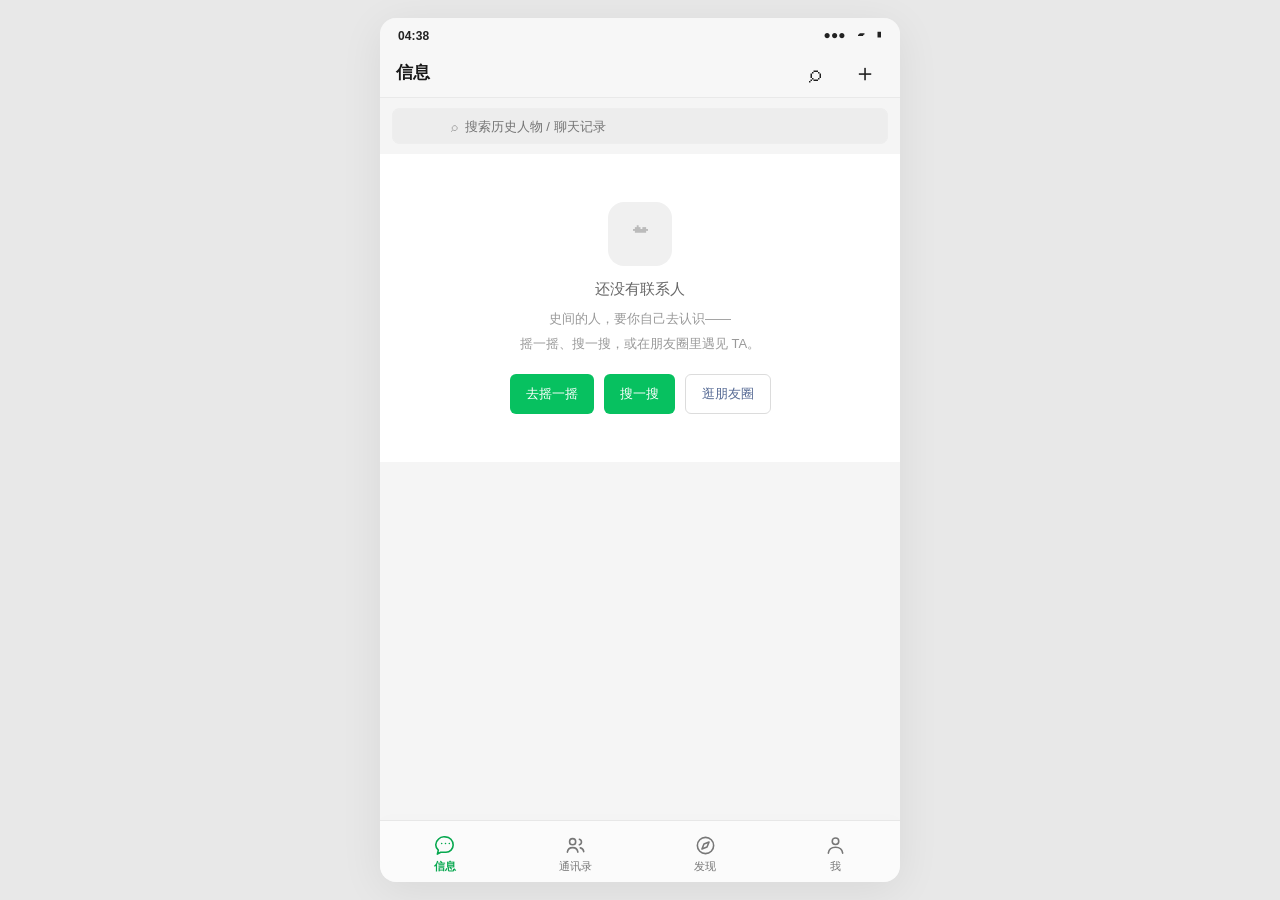
==== commit 97dc6c1a: "Let player choices shape character insight" ====
--- a/index.html
+++ b/index.html
@@ -128,7 +128,7 @@
 <script src="data/events.js?v=5.3"></script>
 <script src="data/chats.js?v=6.0"></script>
 <script src="data/translations.js?v=6.1"></script>
-<script src="data/storycalls.js?v=6.4"></script>
+<script src="data/storycalls.js?v=6.5"></script>
 <script src="data/fanfics.js?v=5.3"></script>
 <script src="js/store.js?v=5.5"></script>
 <script src="js/timeline.js?v=5.3"></script>
